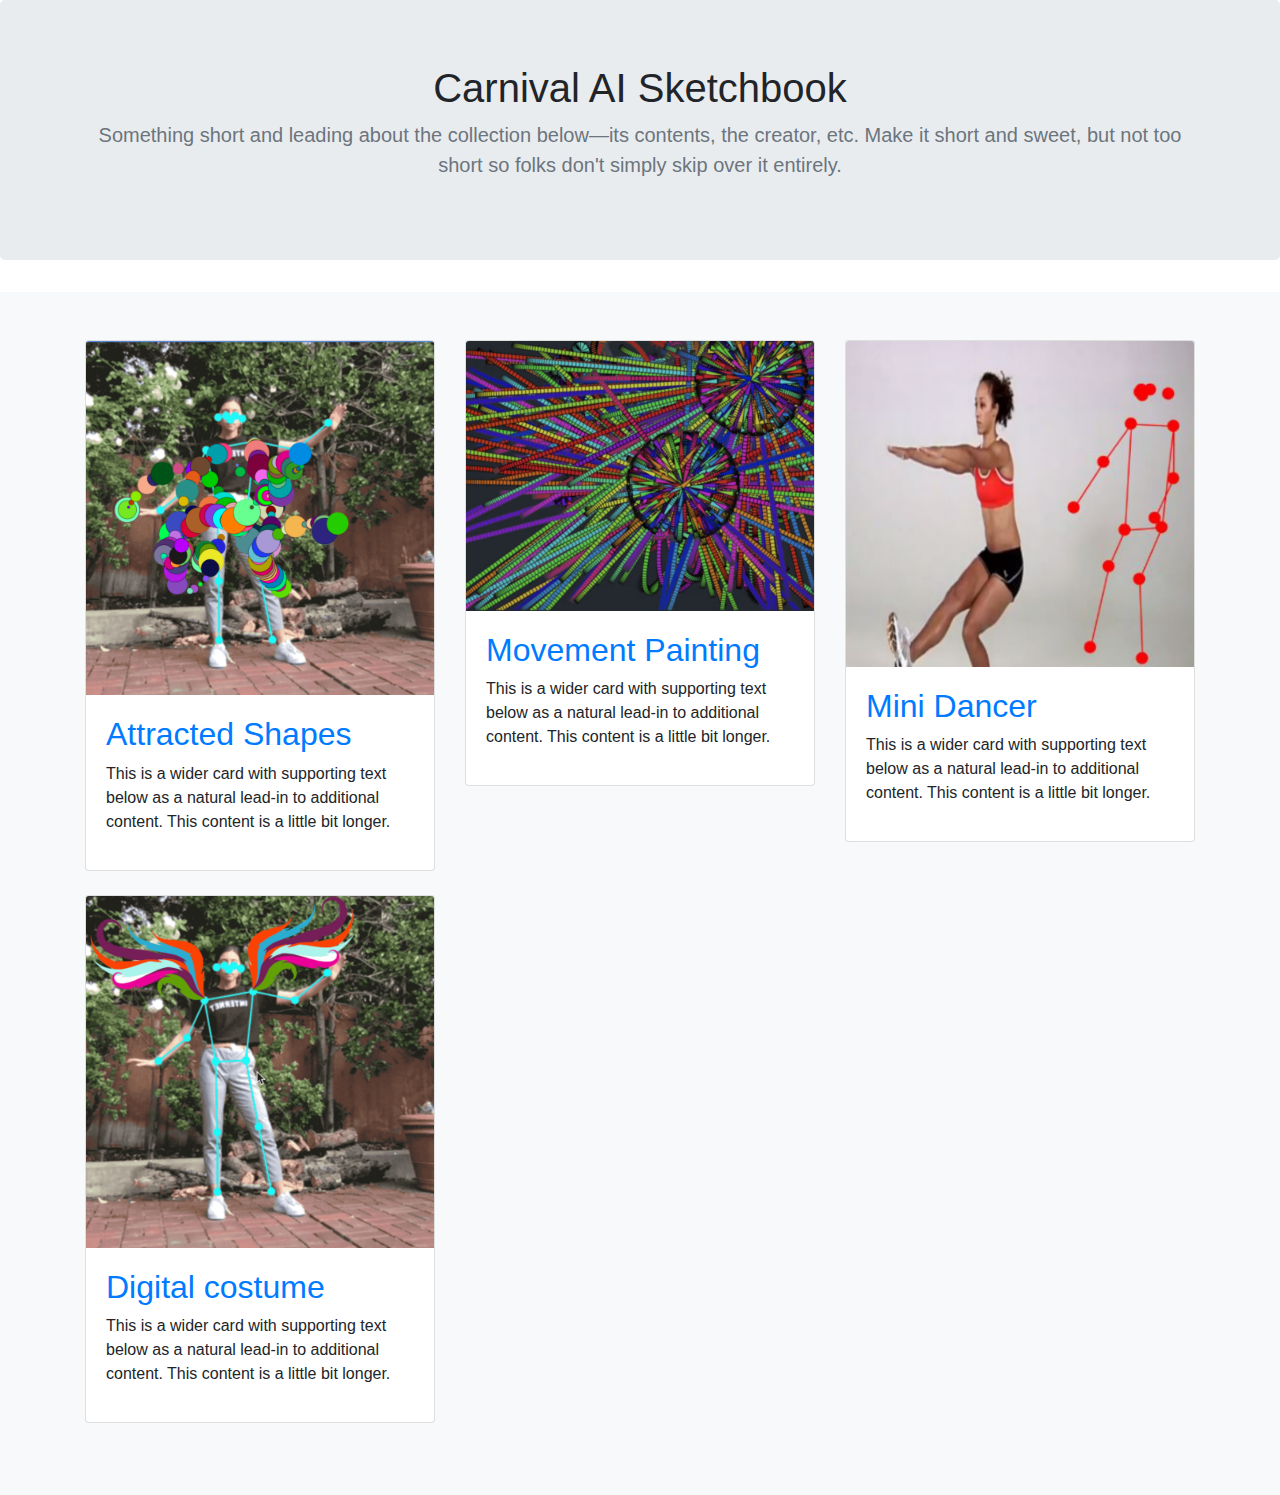
==== index.html @ deaebc64 "added GUI, made style changes, and added mini danceer" ====
<!DOCTYPE html>
<html>

<head>
  <meta charset="utf-8">
  <meta http-equiv="X-UA-Compatible" content="IE=edge">
  <title>Carnival AI Sketchbook</title>
  <meta name="description" content="">
  <meta name="viewport" content="width=device-width, initial-scale=1, shrink-to-fit=no">
  <link rel="stylesheet" href="https://maxcdn.bootstrapcdn.com/bootstrap/4.0.0/css/bootstrap.min.css"
    integrity="sha384-Gn5384xqQ1aoWXA+058RXPxPg6fy4IWvTNh0E263XmFcJlSAwiGgFAW/dAiS6JXm" crossorigin="anonymous">
  <link rel="stylesheet" href="main.css">
</head>

<body>
  <main role="main">

    <section class="jumbotron text-center">
      <div class="container">
        <h1 class="jumbotron-heading">Carnival AI Sketchbook</h1>
        <p class="lead text-muted">Something short and leading about the collection below—its contents, the creator,
          etc. Make it short and sweet, but not too short so folks don't simply skip over it entirely.</p>
        <p>
          <!-- <a href="#" class="btn btn-primary my-2">Main call to action</a>
              <a href="#" class="btn btn-secondary my-2">Secondary action</a> -->
        </p>
      </div>
    </section>

    <div class="album py-5 bg-light">
      <div class="container">

        <div class="row">

          <div class="col-md-4">
            <div class="card mb-4 box-shadow">
              <img class="card-img-top" src="/images/attractedShapes.png" alt="Card image cap">
              <div class="card-body">
                <a href="pages/attractedShapes.html">
                  <h2>
                    Attracted Shapes
                  </h2>
                </a>
                <p class="card-text">This is a wider card with supporting text below as a natural lead-in to additional
                  content. This content is a little bit longer.</p>
                <div class="d-flex justify-content-between align-items-center">
                  <div class="btn-group">
                    <!-- <button type="button" class="btn btn-sm btn-outline-secondary">View</button>
                        <button type="button" class="btn btn-sm btn-outline-secondary">Edit</button> -->
                  </div>
                </div>
              </div>
            </div>
          </div>
          <div class="col-md-4">
            <div class="card mb-4 box-shadow">
              <img class="card-img-top" src="/images/movementPainting.png" alt="Card image cap">
              <div class="card-body">
                <a href="pages/movementPainting.html">
                  <h2>
                    Movement Painting
                  </h2>
                </a>
                <p class="card-text">This is a wider card with supporting text below as a natural lead-in to additional
                  content. This content is a little bit longer.</p>
                <div class="d-flex justify-content-between align-items-center">
                  <div class="btn-group">
                    <!-- <button type="button" class="btn btn-sm btn-outline-secondary">View</button>
                        <button type="button" class="btn btn-sm btn-outline-secondary">Edit</button> -->
                  </div>
                </div>
              </div>
            </div>
          </div>
          <div class="col-md-4">
            <div class="card mb-4 box-shadow">
              <img class="card-img-top" src="images/miniDancer.png" alt="Card image cap">
              <div class="card-body">
                <a href="pages/digitalCostume.html">
                  <h2>
                    Mini Dancer
                  </h2>
                </a>
                <p class="card-text">This is a wider card with supporting text below as a natural lead-in to additional
                  content. This content is a little bit longer.</p>
                <div class="d-flex justify-content-between align-items-center">
                  <div class="btn-group">
                    <!-- <button type="button" class="btn btn-sm btn-outline-secondary">View</button>
                        <button type="button" class="btn btn-sm btn-outline-secondary">Edit</button> -->
                  </div>
                </div>
              </div>
            </div>
          </div>
          <div class="col-md-4">
            <div class="card mb-4 box-shadow">
              <img class="card-img-top" src="/images/digitalCostume.png" alt="Card image cap">
              <div class="card-body">
                <a href="#">
                  <h2>
                    Digital costume
                  </h2>
                </a>
                <p class="card-text">This is a wider card with supporting text below as a natural lead-in to additional
                  content. This content is a little bit longer.</p>
                <div class="d-flex justify-content-between align-items-center">
                  <div class="btn-group">
                    <!-- <button type="button" class="btn btn-sm btn-outline-secondary">View</button>
                        <button type="button" class="btn btn-sm btn-outline-secondary">Edit</button> -->
                  </div>
                </div>
              </div>
            </div>
          </div>
        </div>
      </div>
    </div>

  </main>

</body>

</html>
---- main.css ----
.B{
    border-color: red !important;
    border: 10px !important;
}
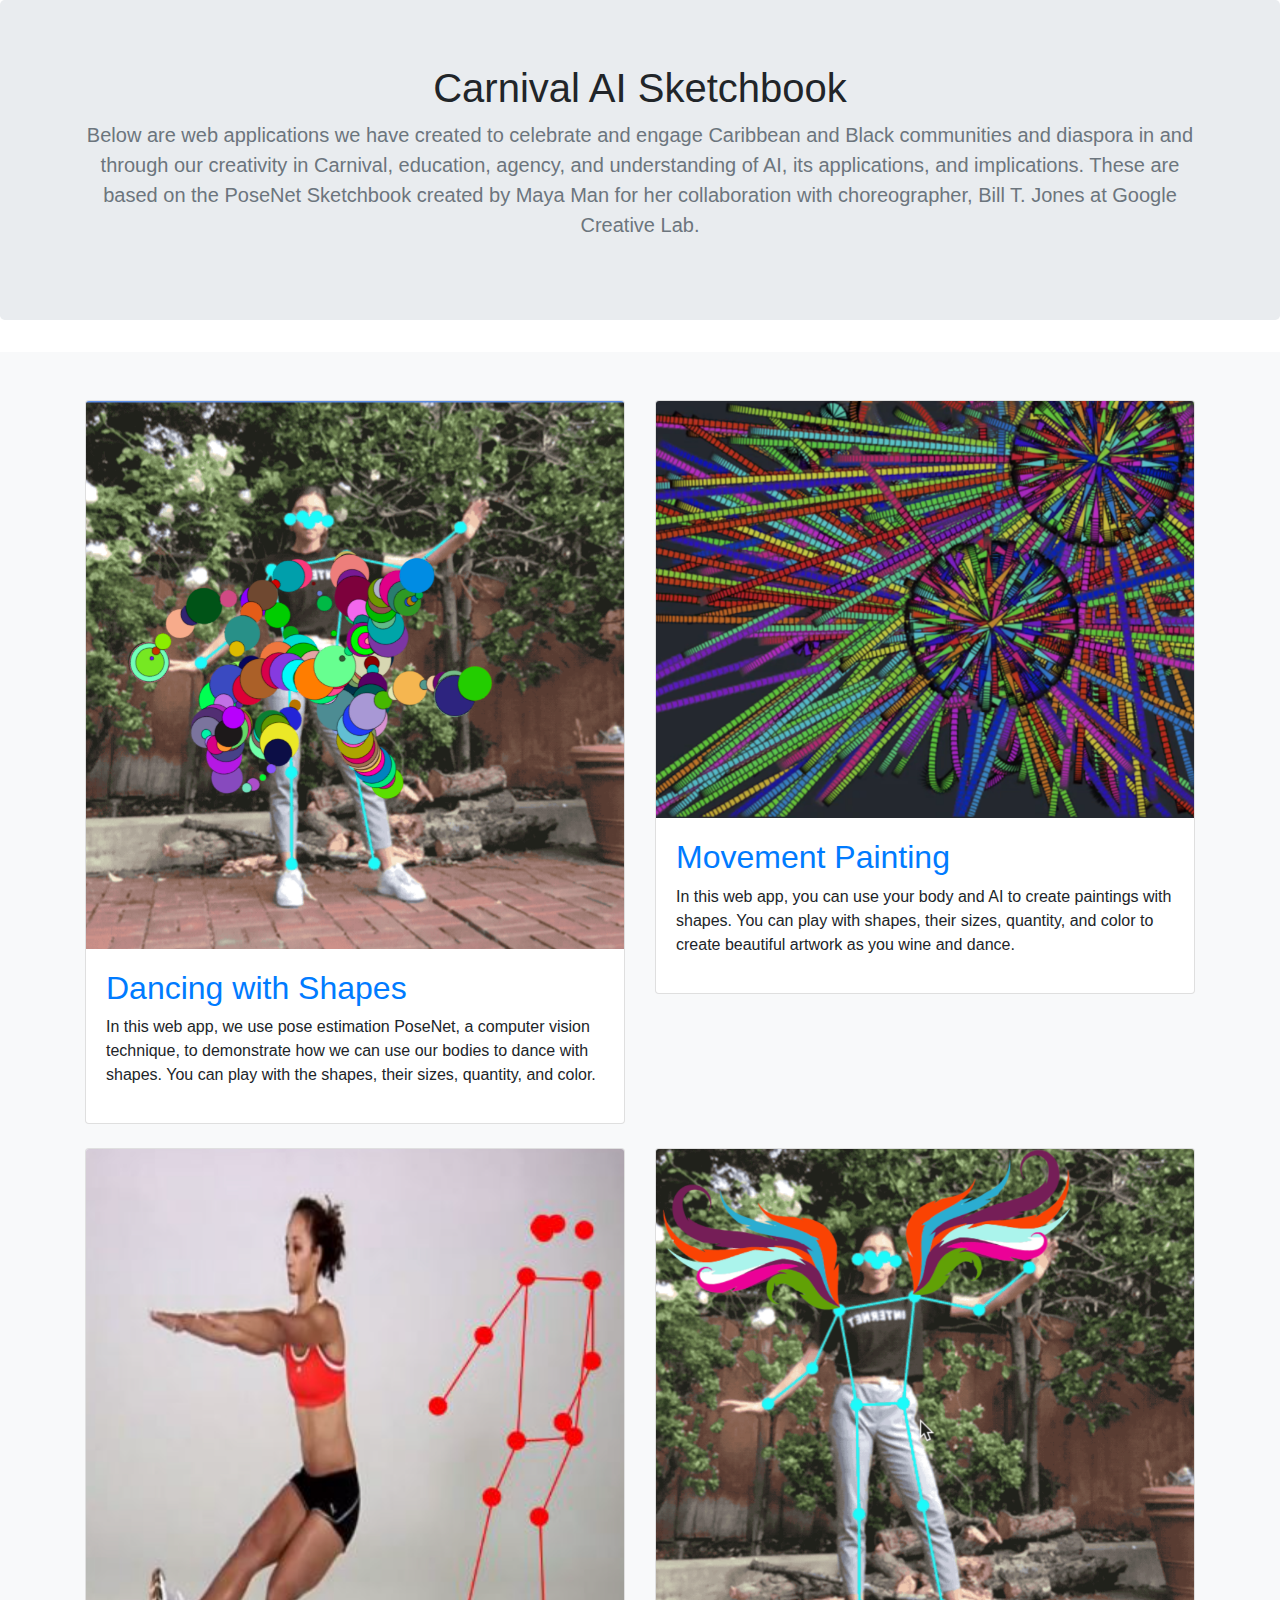
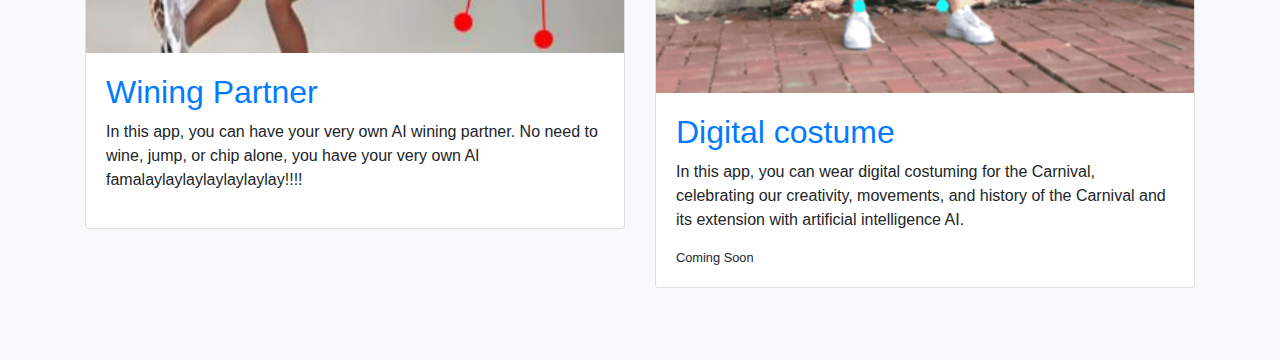
==== commit 967b1c27: "added info text" ====
--- a/index.html
+++ b/index.html
@@ -18,8 +18,8 @@
     <section class="jumbotron text-center">
       <div class="container">
         <h1 class="jumbotron-heading">Carnival AI Sketchbook</h1>
-        <p class="lead text-muted">Something short and leading about the collection below—its contents, the creator,
-          etc. Make it short and sweet, but not too short so folks don't simply skip over it entirely.</p>
+        <p class="lead text-muted">Below are web applications we have created to celebrate and engage Caribbean and Black communities and diaspora in and through our creativity in Carnival, education, agency, and understanding of AI, its applications, and implications. These are based on the PoseNet Sketchbook created by Maya Man for her collaboration with choreographer, Bill T. Jones at Google Creative Lab.
+        </p>
         <p>
           <!-- <a href="#" class="btn btn-primary my-2">Main call to action</a>
               <a href="#" class="btn btn-secondary my-2">Secondary action</a> -->
@@ -31,18 +31,18 @@
       <div class="container">
 
         <div class="row">
-
-          <div class="col-md-4">
+          <a href="pages/attractedShapes.html" target="_blank">
+          <div class="col-md-6">
             <div class="card mb-4 box-shadow">
               <img class="card-img-top" src="/images/attractedShapes.png" alt="Card image cap">
               <div class="card-body">
                 <a href="pages/attractedShapes.html">
                   <h2>
-                    Attracted Shapes
+                    Dancing with Shapes
                   </h2>
                 </a>
-                <p class="card-text">This is a wider card with supporting text below as a natural lead-in to additional
-                  content. This content is a little bit longer.</p>
+                <p class="card-text"> In this web app, we use pose estimation PoseNet, a computer vision technique, to demonstrate how we can use our bodies to dance with shapes. You can play with the shapes, their sizes, quantity, and color.
+                </p>
                 <div class="d-flex justify-content-between align-items-center">
                   <div class="btn-group">
                     <!-- <button type="button" class="btn btn-sm btn-outline-secondary">View</button>
@@ -52,7 +52,9 @@
               </div>
             </div>
           </div>
-          <div class="col-md-4">
+        </a>
+        <a href="pages/movementPainting.html" target="_blank">
+          <div class="col-md-6">
             <div class="card mb-4 box-shadow">
               <img class="card-img-top" src="/images/movementPainting.png" alt="Card image cap">
               <div class="card-body">
@@ -61,8 +63,30 @@
                     Movement Painting
                   </h2>
                 </a>
-                <p class="card-text">This is a wider card with supporting text below as a natural lead-in to additional
-                  content. This content is a little bit longer.</p>
+                <p class="card-text"> In this web app, you can use your body and AI to create paintings with shapes. You can play with shapes, their sizes, quantity, and color to create beautiful artwork as you wine and dance. 
+                </p>
+                <div class="d-flex justify-content-between align-items-center">
+                  <div class="btn-group">
+                    <!-- <button type="button" class="btn btn-sm btn-outline-secondary">View</button>
+                        <button type="button" class="btn btn-sm btn-outline-secondary">Edit</button> -->
+                  </div>
+                </div>
+              </div>
+            </div>
+          </div> 
+         </a>
+         <a href="pages/digitalCostume.html" target="_blank">
+          <div class="col-md-6">
+            <div class="card mb-4 box-shadow">
+              <img class="card-img-top" src="images/miniDancer.png" alt="Card image cap">
+              <div class="card-body">
+                <a href="pages/digitalCostume.html" target="_blank">
+                  <h2>
+                    Wining Partner
+                  </h2>
+                </a>
+                <p class="card-text"> In this app, you can have your very own AI wining partner. No need to wine, jump, or chip alone, you have your very own AI famalaylaylaylaylaylaylay!!!!
+                </p>
                 <div class="d-flex justify-content-between align-items-center">
                   <div class="btn-group">
                     <!-- <button type="button" class="btn btn-sm btn-outline-secondary">View</button>
@@ -72,39 +96,22 @@
               </div>
             </div>
           </div>
-          <div class="col-md-4">
-            <div class="card mb-4 box-shadow">
-              <img class="card-img-top" src="images/miniDancer.png" alt="Card image cap">
-              <div class="card-body">
-                <a href="pages/digitalCostume.html">
-                  <h2>
-                    Mini Dancer
-                  </h2>
-                </a>
-                <p class="card-text">This is a wider card with supporting text below as a natural lead-in to additional
-                  content. This content is a little bit longer.</p>
-                <div class="d-flex justify-content-between align-items-center">
-                  <div class="btn-group">
-                    <!-- <button type="button" class="btn btn-sm btn-outline-secondary">View</button>
-                        <button type="button" class="btn btn-sm btn-outline-secondary">Edit</button> -->
-                  </div>
-                </div>
-              </div>
-            </div>
-          </div>
-          <div class="col-md-4">
+        </a>
+          <div class="col-md-6">
             <div class="card mb-4 box-shadow">
               <img class="card-img-top" src="/images/digitalCostume.png" alt="Card image cap">
               <div class="card-body">
                 <a href="#">
                   <h2>
-                    Digital costume
+                    Digital costume 
                   </h2>
                 </a>
-                <p class="card-text">This is a wider card with supporting text below as a natural lead-in to additional
-                  content. This content is a little bit longer.</p>
+                <p class="card-text">In this app, you can wear digital costuming for the Carnival, celebrating our creativity, movements, and history of the Carnival and its extension with artificial intelligence AI. 
+                </p>
                 <div class="d-flex justify-content-between align-items-center">
                   <div class="btn-group">
+
+                    <small> Coming Soon </small>
                     <!-- <button type="button" class="btn btn-sm btn-outline-secondary">View</button>
                         <button type="button" class="btn btn-sm btn-outline-secondary">Edit</button> -->
                   </div>
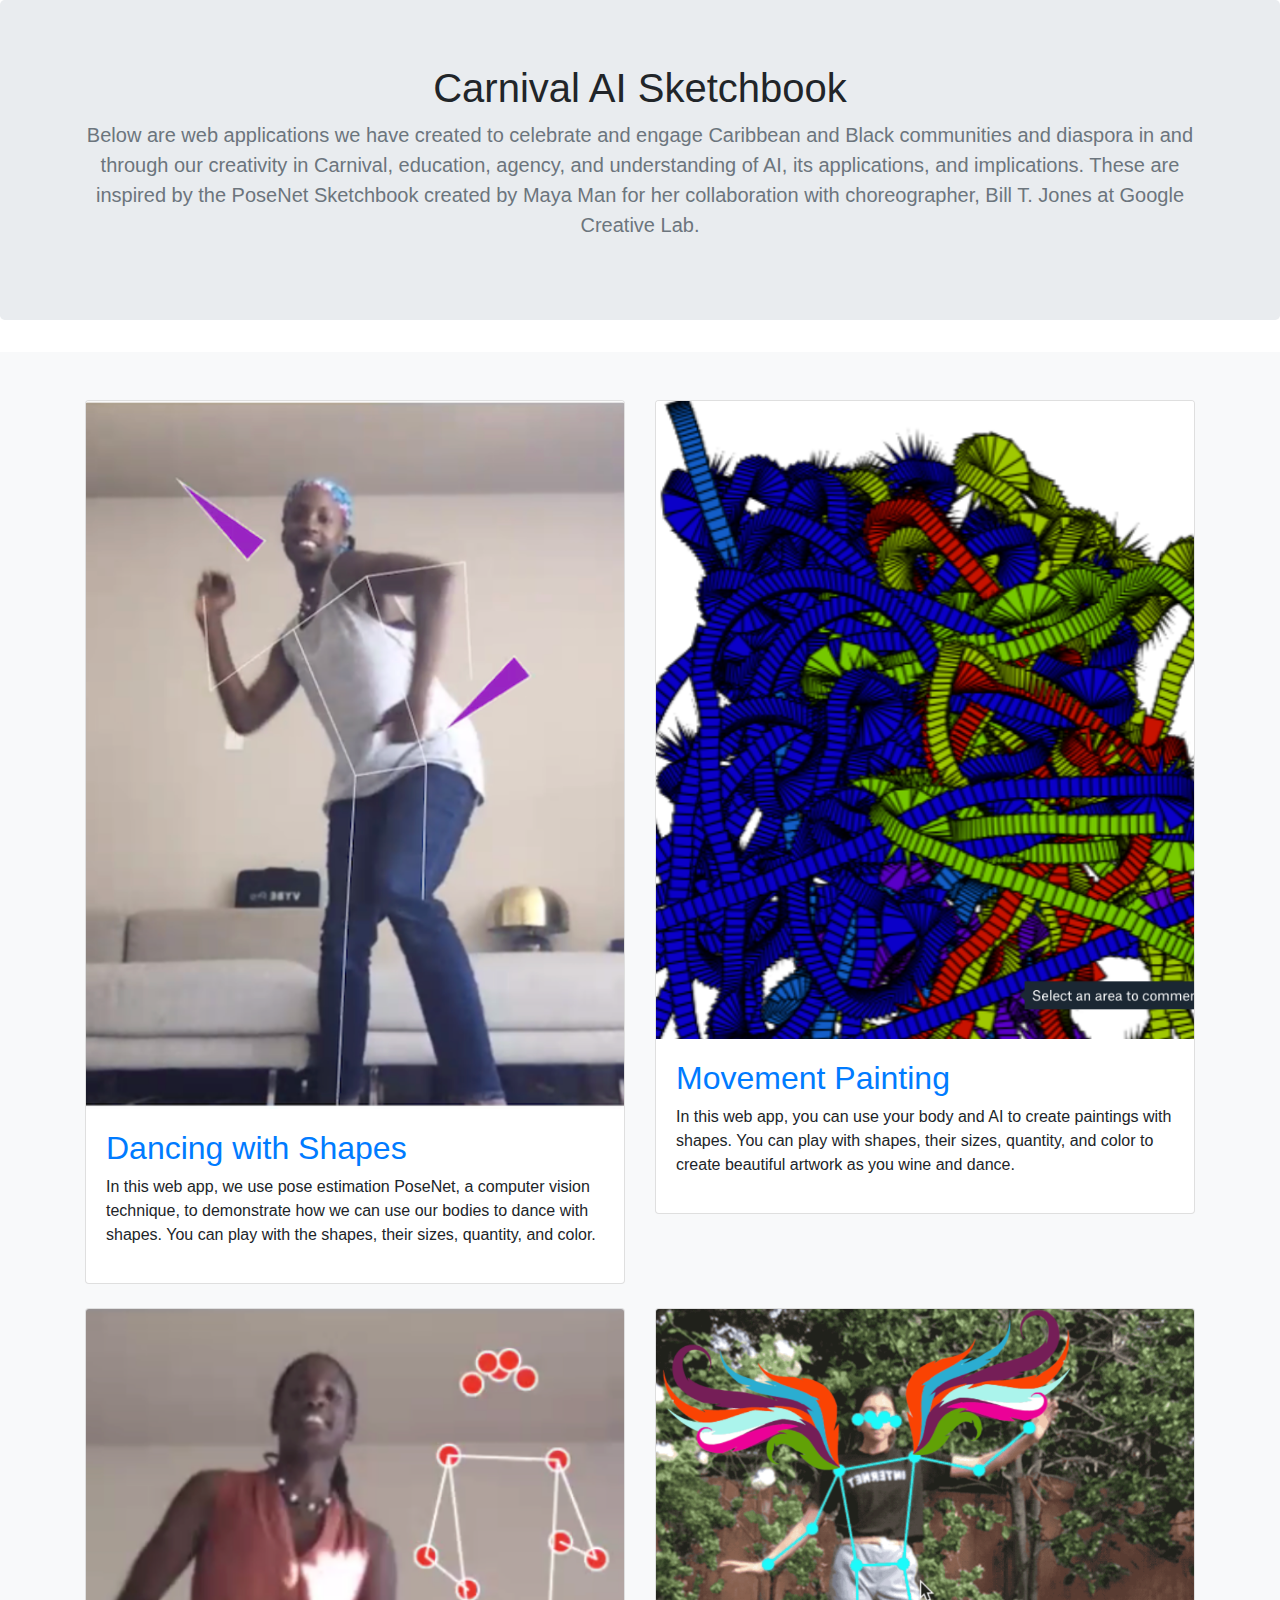
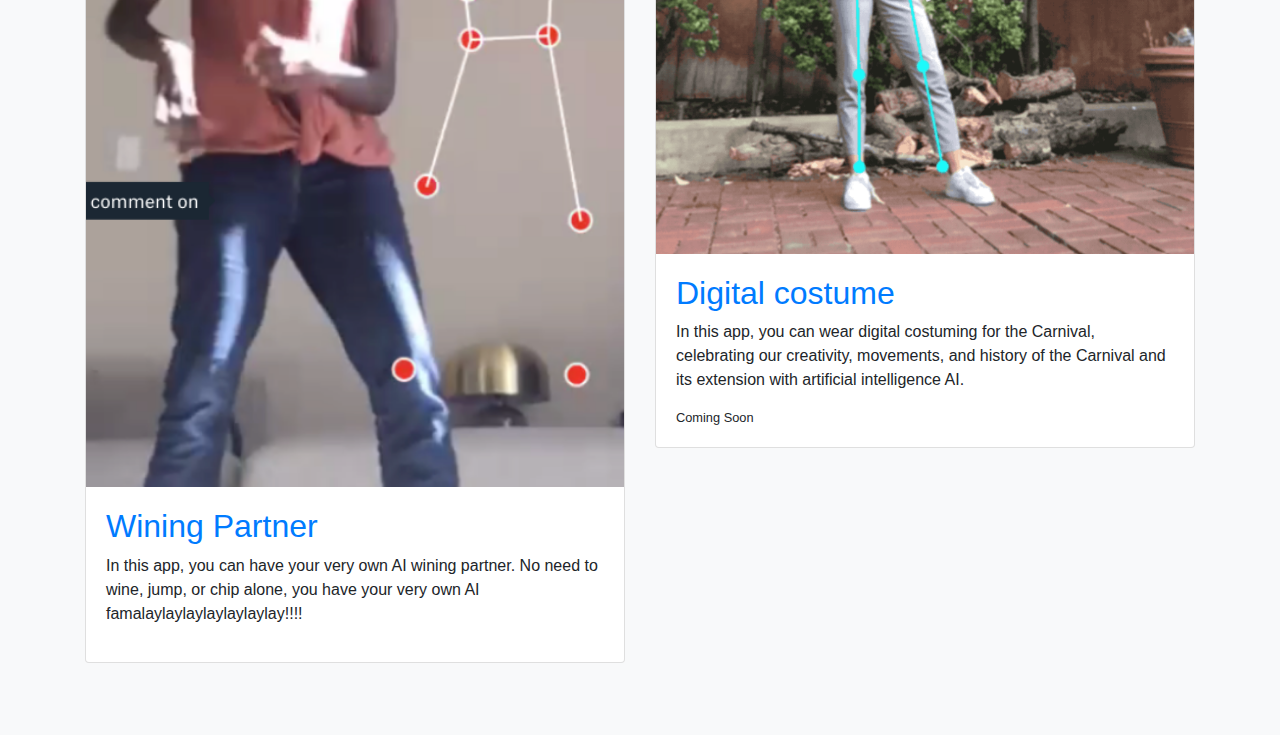
==== commit ac28c852: "fixed url and finished digital costume" ====
--- a/index.html
+++ b/index.html
@@ -18,7 +18,7 @@
     <section class="jumbotron text-center">
       <div class="container">
         <h1 class="jumbotron-heading">Carnival AI Sketchbook</h1>
-        <p class="lead text-muted">Below are web applications we have created to celebrate and engage Caribbean and Black communities and diaspora in and through our creativity in Carnival, education, agency, and understanding of AI, its applications, and implications. These are based on the PoseNet Sketchbook created by Maya Man for her collaboration with choreographer, Bill T. Jones at Google Creative Lab.
+        <p class="lead text-muted">Below are web applications we have created to celebrate and engage Caribbean and Black communities and diaspora in and through our creativity in Carnival, education, agency, and understanding of AI, its applications, and implications. These are inspired by the PoseNet Sketchbook created by Maya Man for her collaboration with choreographer, Bill T. Jones at Google Creative Lab.
         </p>
         <p>
           <!-- <a href="#" class="btn btn-primary my-2">Main call to action</a>
@@ -75,12 +75,12 @@
             </div>
           </div> 
          </a>
-         <a href="pages/digitalCostume.html" target="_blank">
+         <a href="pages/winingPartner.html" target="_blank">
           <div class="col-md-6">
             <div class="card mb-4 box-shadow">
               <img class="card-img-top" src="images/miniDancer.png" alt="Card image cap">
               <div class="card-body">
-                <a href="pages/digitalCostume.html" target="_blank">
+                <a href="pages/winingPartner.html" target="_blank">
                   <h2>
                     Wining Partner
                   </h2>
@@ -101,7 +101,7 @@
             <div class="card mb-4 box-shadow">
               <img class="card-img-top" src="/images/digitalCostume.png" alt="Card image cap">
               <div class="card-body">
-                <a href="#">
+                <a href="pages/digitalCostume.html">
                   <h2>
                     Digital costume 
                   </h2>
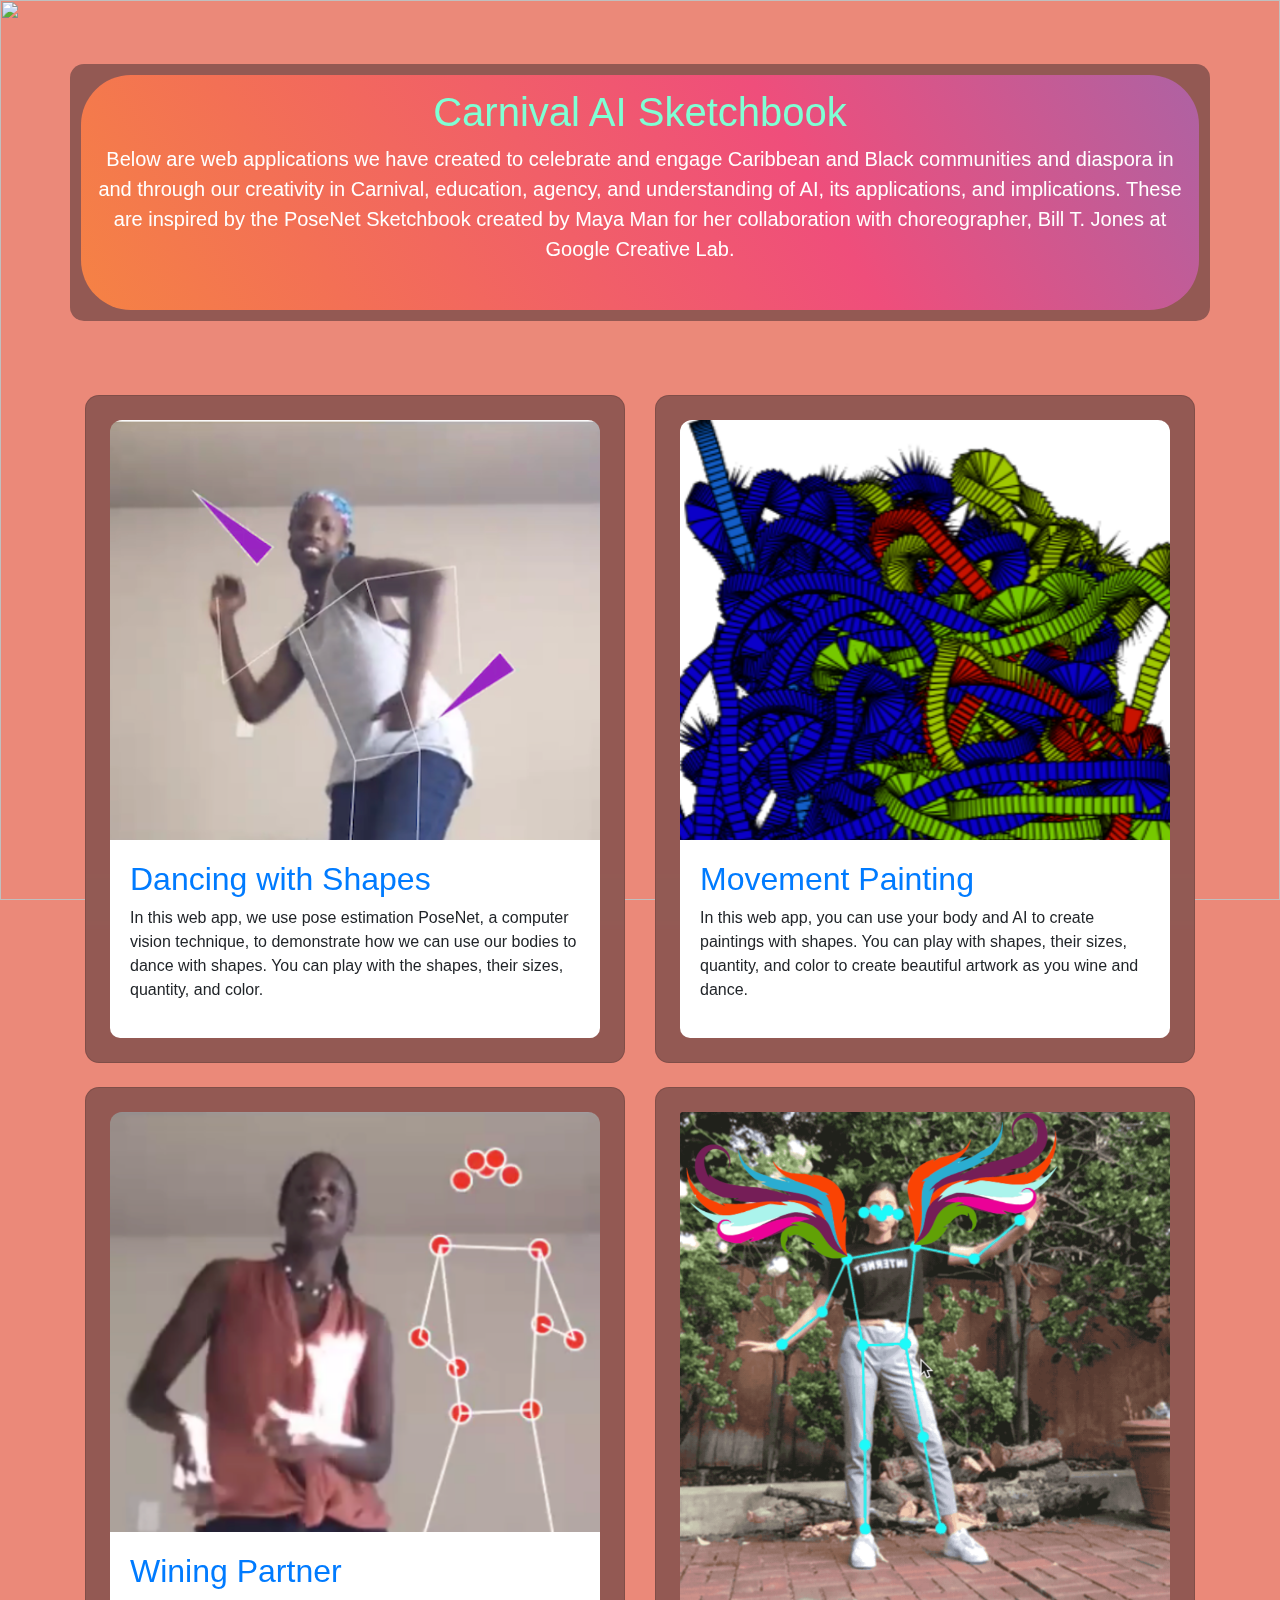
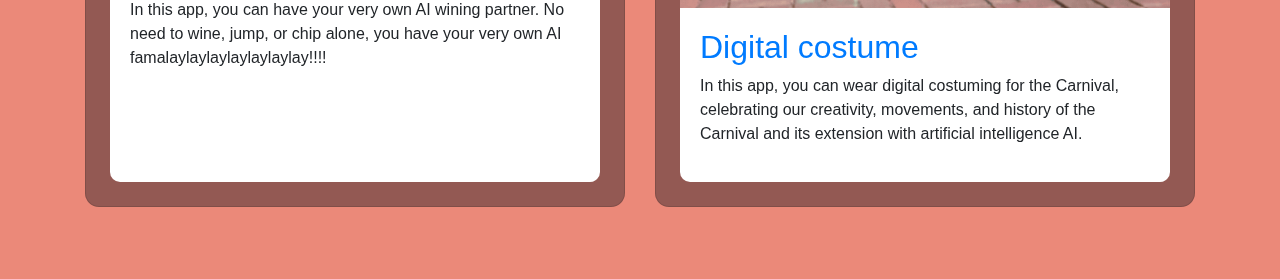
==== commit ee669e49: "added styles" ====
--- a/index.html
+++ b/index.html
@@ -10,15 +10,23 @@
   <link rel="stylesheet" href="https://maxcdn.bootstrapcdn.com/bootstrap/4.0.0/css/bootstrap.min.css"
     integrity="sha384-Gn5384xqQ1aoWXA+058RXPxPg6fy4IWvTNh0E263XmFcJlSAwiGgFAW/dAiS6JXm" crossorigin="anonymous">
   <link rel="stylesheet" href="main.css">
+  <link rel="stylesheet" href="index.css">
 </head>
 
 <body>
+  <img class="bgBack"
+    src="https://media4.giphy.com/media/WUiFJwxw1GKgtU0XVu/giphy.gif?cid=ecf05e471ajgkiny4clqmj217oq3zbpz94tyogkntynw048s&rid=giphy.gif&ct=g"
+    alt="">
+
   <main role="main">
 
     <section class="jumbotron text-center">
-      <div class="container">
+      <div class="container app colorBorder">
         <h1 class="jumbotron-heading">Carnival AI Sketchbook</h1>
-        <p class="lead text-muted">Below are web applications we have created to celebrate and engage Caribbean and Black communities and diaspora in and through our creativity in Carnival, education, agency, and understanding of AI, its applications, and implications. These are inspired by the PoseNet Sketchbook created by Maya Man for her collaboration with choreographer, Bill T. Jones at Google Creative Lab.
+        <p class="lead text-muted">Below are web applications we have created to celebrate and engage Caribbean and
+          Black communities and diaspora in and through our creativity in Carnival, education, agency, and understanding
+          of AI, its applications, and implications. These are inspired by the PoseNet Sketchbook created by Maya Man
+          for her collaboration with choreographer, Bill T. Jones at Google Creative Lab.
         </p>
         <p>
           <!-- <a href="#" class="btn btn-primary my-2">Main call to action</a>
@@ -26,92 +34,94 @@
         </p>
       </div>
     </section>
-
-    <div class="album py-5 bg-light">
+    <div class="album  py-5">
       <div class="container">
-
         <div class="row">
           <a href="pages/attractedShapes.html" target="_blank">
-          <div class="col-md-6">
-            <div class="card mb-4 box-shadow">
-              <img class="card-img-top" src="/images/attractedShapes.png" alt="Card image cap">
-              <div class="card-body">
-                <a href="pages/attractedShapes.html">
-                  <h2>
-                    Dancing with Shapes
-                  </h2>
-                </a>
-                <p class="card-text"> In this web app, we use pose estimation PoseNet, a computer vision technique, to demonstrate how we can use our bodies to dance with shapes. You can play with the shapes, their sizes, quantity, and color.
-                </p>
-                <div class="d-flex justify-content-between align-items-center">
-                  <div class="btn-group">
-                    <!-- <button type="button" class="btn btn-sm btn-outline-secondary">View</button>
+            <div class="col-md-6">
+              <div class="card mb-4 box-shadow app">
+                <img class="card-img-top" src="/images/attractedShapes.png" alt="Card image cap">
+                <div class="card-body">
+                  <a href="pages/attractedShapes.html">
+                    <h2>
+                      Dancing with Shapes
+                    </h2>
+                  </a>
+                  <p class="card-text"> In this web app, we use pose estimation PoseNet, a computer vision technique, to
+                    demonstrate how we can use our bodies to dance with shapes. You can play with the shapes, their
+                    sizes, quantity, and color.
+                  </p>
+                  <div class="d-flex justify-content-between align-items-center">
+                    <div class="btn-group">
+                      <!-- <button type="button" class="btn btn-sm btn-outline-secondary">View</button>
                         <button type="button" class="btn btn-sm btn-outline-secondary">Edit</button> -->
+                    </div>
                   </div>
                 </div>
               </div>
             </div>
-          </div>
-        </a>
-        <a href="pages/movementPainting.html" target="_blank">
-          <div class="col-md-6">
-            <div class="card mb-4 box-shadow">
-              <img class="card-img-top" src="/images/movementPainting.png" alt="Card image cap">
-              <div class="card-body">
-                <a href="pages/movementPainting.html">
-                  <h2>
-                    Movement Painting
-                  </h2>
-                </a>
-                <p class="card-text"> In this web app, you can use your body and AI to create paintings with shapes. You can play with shapes, their sizes, quantity, and color to create beautiful artwork as you wine and dance. 
-                </p>
-                <div class="d-flex justify-content-between align-items-center">
-                  <div class="btn-group">
-                    <!-- <button type="button" class="btn btn-sm btn-outline-secondary">View</button>
+          </a>
+          <a href="pages/movementPainting.html" target="_blank">
+            <div class="col-md-6">
+              <div class="card mb-4 box-shadow app">
+                <img class="card-img-top" src="/images/movementPainting.png" alt="Card image cap">
+                <div class="card-body">
+                  <a href="pages/movementPainting.html">
+                    <h2>
+                      Movement Painting
+                    </h2>
+                  </a>
+                  <p class="card-text"> In this web app, you can use your body and AI to create paintings with shapes.
+                    You can play with shapes, their sizes, quantity, and color to create beautiful artwork as you wine
+                    and dance.
+                  </p>
+                  <div class="d-flex justify-content-between align-items-center">
+                    <div class="btn-group">
+                      <!-- <button type="button" class="btn btn-sm btn-outline-secondary">View</button>
                         <button type="button" class="btn btn-sm btn-outline-secondary">Edit</button> -->
+                    </div>
                   </div>
                 </div>
               </div>
             </div>
-          </div> 
-         </a>
-         <a href="pages/winingPartner.html" target="_blank">
-          <div class="col-md-6">
-            <div class="card mb-4 box-shadow">
-              <img class="card-img-top" src="images/miniDancer.png" alt="Card image cap">
-              <div class="card-body">
-                <a href="pages/winingPartner.html" target="_blank">
-                  <h2>
-                    Wining Partner
-                  </h2>
-                </a>
-                <p class="card-text"> In this app, you can have your very own AI wining partner. No need to wine, jump, or chip alone, you have your very own AI famalaylaylaylaylaylaylay!!!!
-                </p>
-                <div class="d-flex justify-content-between align-items-center">
-                  <div class="btn-group">
-                    <!-- <button type="button" class="btn btn-sm btn-outline-secondary">View</button>
+          </a>
+          <a href="pages/winingPartner.html" target="_blank">
+            <div class="col-md-6">
+              <div class="card mb-4 box-shadow app">
+                <img class="card-img-top" src="images/miniDancer.png" alt="Card image cap">
+                <div class="card-body">
+                  <a href="pages/winingPartner.html" target="_blank">
+                    <h2>
+                      Wining Partner
+                    </h2>
+                  </a>
+                  <p class="card-text"> In this app, you can have your very own AI wining partner. No need to wine,
+                    jump, or chip alone, you have your very own AI famalaylaylaylaylaylaylay!!!!
+                  </p>
+                  <div class="d-flex justify-content-between align-items-center">
+                    <div class="btn-group">
+                      <!-- <button type="button" class="btn btn-sm btn-outline-secondary">View</button>
                         <button type="button" class="btn btn-sm btn-outline-secondary">Edit</button> -->
+                    </div>
                   </div>
                 </div>
               </div>
             </div>
-          </div>
-        </a>
+          </a>
           <div class="col-md-6">
-            <div class="card mb-4 box-shadow">
+            <div class="card mb-4 box-shadow app">
               <img class="card-img-top" src="/images/digitalCostume.png" alt="Card image cap">
               <div class="card-body">
                 <a href="pages/digitalCostume.html">
                   <h2>
-                    Digital costume 
+                    Digital costume
                   </h2>
                 </a>
-                <p class="card-text">In this app, you can wear digital costuming for the Carnival, celebrating our creativity, movements, and history of the Carnival and its extension with artificial intelligence AI. 
+                <p class="card-text">In this app, you can wear digital costuming for the Carnival, celebrating our
+                  creativity, movements, and history of the Carnival and its extension with artificial intelligence AI.
                 </p>
                 <div class="d-flex justify-content-between align-items-center">
                   <div class="btn-group">
-
-                    <small> Coming Soon </small>
                     <!-- <button type="button" class="btn btn-sm btn-outline-secondary">View</button>
                         <button type="button" class="btn btn-sm btn-outline-secondary">Edit</button> -->
                   </div>
--- a/main.css
+++ b/main.css
@@ -0,0 +1,13 @@
+img.bgBack {
+    width: 100vw;
+    height: 100vh;
+    position: fixed;
+    z-index: -1;
+}
+
+p {
+    margin-top: 0;
+    font-size: 1rem;
+    font-weight: 300;
+    margin-bottom: 1rem;
+}--- a/index.css
+++ b/index.css
@@ -0,0 +1,142 @@
+:root {
+  --theme-bg-color: rgba(16 18 27 / 40%);
+  --border-color: rgba(113 119 144 / 25%);
+  --theme-color: #f9fafb;
+  --inactive-color: rgb(113 119 144 / 78%);
+  --body-font: "Poppins", sans-serif;
+  --hover-menu-bg: rgba(12 15 25 / 30%);
+  --content-title-color: #999ba5;
+  --content-bg: rgb(146 151 179 / 13%);
+  --button-inactive: rgb(249 250 251 / 55%);
+  --dropdown-bg: #21242d;
+  --dropdown-hover: rgb(42 46 60);
+  --popup-bg: rgb(22 25 37);
+  --search-bg: #14162b;
+  --overlay-bg: rgba(36, 39, 59, 0.3);
+  --scrollbar-bg: rgb(1 2 3 / 40%);
+}
+
+.colorBorder {
+  --borderWidth: -11px;
+  background: rgb(144 63 81);
+  position: relative;
+  border-radius: 50px;
+  /* display: flex; */
+  padding: 2%; /* margin: 0px; */
+  /* padding: 0px !important; */
+}
+.colorBorder::after {
+  content: "";
+  position: absolute;
+  top: calc(-1 * var(--borderWidth));
+  left: calc(-1 * var(--borderWidth));
+  height: calc(100% + var(--borderWidth) * 2);
+  width: calc(100% + var(--borderWidth) * 2);
+  background: linear-gradient(
+      60deg,
+      rgb(247, 149, 51),
+      rgb(243, 112, 85),
+      rgb(239, 78, 123),
+      rgb(161, 102, 171),
+      rgb(80, 115, 184),
+      rgb(16, 152, 173),
+      rgb(7, 179, 155),
+      rgb(111, 186, 130)
+    )
+    0% 0% / 300% 300%;
+  border-radius: 50px;
+  z-index: -1;
+  animation: 20s ease 0s infinite alternate none running animatedgradient;
+}
+@-webkit-keyframes animatedgradient {
+  0% {
+    background-position: 0% 50%;
+  }
+  50% {
+    background-position: 100% 50%;
+  }
+  100% {
+    background-position: 0% 50%;
+  }
+}
+@keyframes animatedgradient {
+  0% {
+    background-position: 0% 50%;
+  }
+  50% {
+    background-position: 100% 50%;
+  }
+  100% {
+    background-position: 0% 50%;
+  }
+}
+
+.app {
+  background-color: var(--theme-bg-color);
+  /* max-width: 1250px; */
+  /* max-height: 867px; */
+  display: flex;
+  flex-direction: column;
+  overflow: hidden;
+  border-radius: 14px;
+  backdrop-filter: blur(20px);
+  -webkit-backdrop-filter: blur(20px);
+  font-size: 15px;
+  font-weight: 500;
+}
+.app2 {
+  background-color: var(--theme-bg-color);
+  display: flex;
+  flex-direction: column;
+  overflow: hidden;
+  border-radius: 14px;
+  backdrop-filter: blur(20px);
+  -webkit-backdrop-filter: blur(20px);
+  padding: 19px;
+  justify-content: center;
+  align-items: center;
+  align-content: center;
+}
+
+h1.jumbotron-heading {
+  color: aquamarine;
+}
+p.lead.text-muted {
+  color: white !important;
+}
+
+section.jumbotron.text-center {
+  background: transparent;
+  /* backdrop-filter: blur(20px); */
+  margin-bottom: 10px;
+}
+.col-md-6 {
+  display: flex;
+  justify-content: center;
+  align-content: center;
+  /* align-items: center; */
+  /* flex-direction: column; */
+}
+.card.mb-4.box-shadow.app {
+  padding: 1.5rem; /* border-radius: 30px; */ /* overflow: hidden; */ /* border: 3px solid; */
+}
+
+.card-body {
+  background: white;
+  border-bottom-left-radius: 10px;
+  border-bottom-right-radius: 10px;
+  overflow: hidden;
+}
+.album.py-5 {
+  padding-top: 0px !important;
+}
+
+.card.mb-4.box-shadow a {
+  border-top-left-radius: 12px;
+  overflow: hidden;
+  border-top-right-radius: 12px;
+  height: 420px;
+}
+body {
+  background: #eb8979;
+}
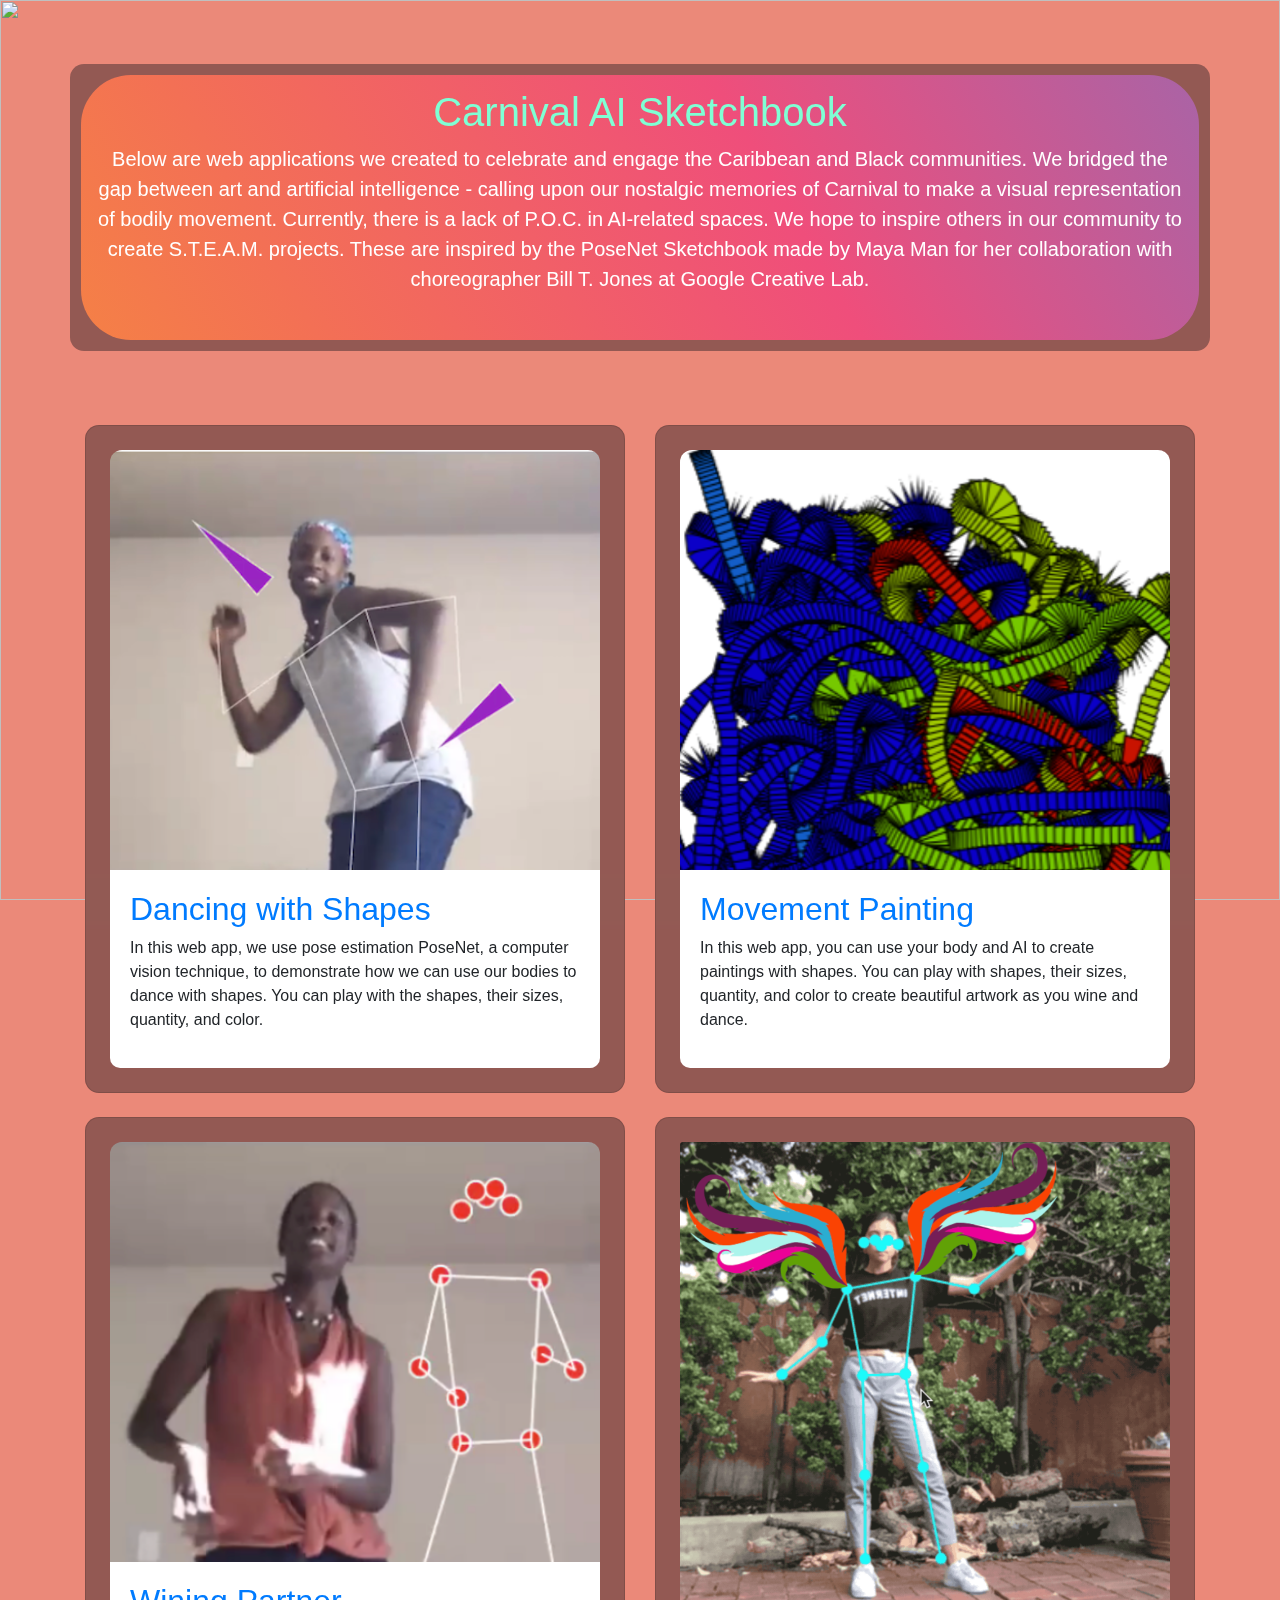
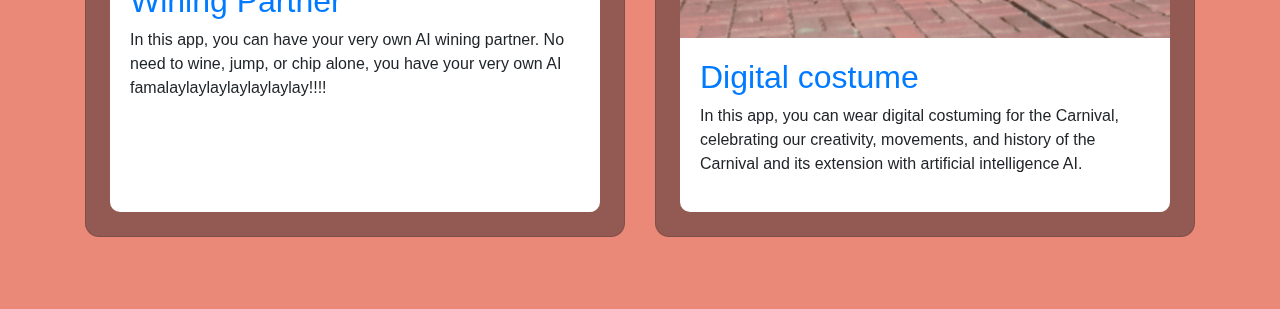
==== commit 7a7d0295: "re write statment" ====
--- a/index.html
+++ b/index.html
@@ -23,10 +23,12 @@
     <section class="jumbotron text-center">
       <div class="container app colorBorder">
         <h1 class="jumbotron-heading">Carnival AI Sketchbook</h1>
-        <p class="lead text-muted">Below are web applications we have created to celebrate and engage Caribbean and
-          Black communities and diaspora in and through our creativity in Carnival, education, agency, and understanding
-          of AI, its applications, and implications. These are inspired by the PoseNet Sketchbook created by Maya Man
-          for her collaboration with choreographer, Bill T. Jones at Google Creative Lab.
+        <p class="lead text-muted">Below are web applications we created to celebrate and engage the Caribbean and Black
+          communities. We bridged the gap between art and artificial intelligence - calling upon our nostalgic memories of
+          Carnival to make a visual representation of bodily movement. Currently, there is a lack of P.O.C. in
+          AI-related spaces. We hope to inspire others in our community to create S.T.E.A.M. projects. These are
+          inspired by the PoseNet Sketchbook made by Maya Man for her collaboration with choreographer Bill T. Jones at
+          Google Creative Lab.
         </p>
         <p>
           <!-- <a href="#" class="btn btn-primary my-2">Main call to action</a>
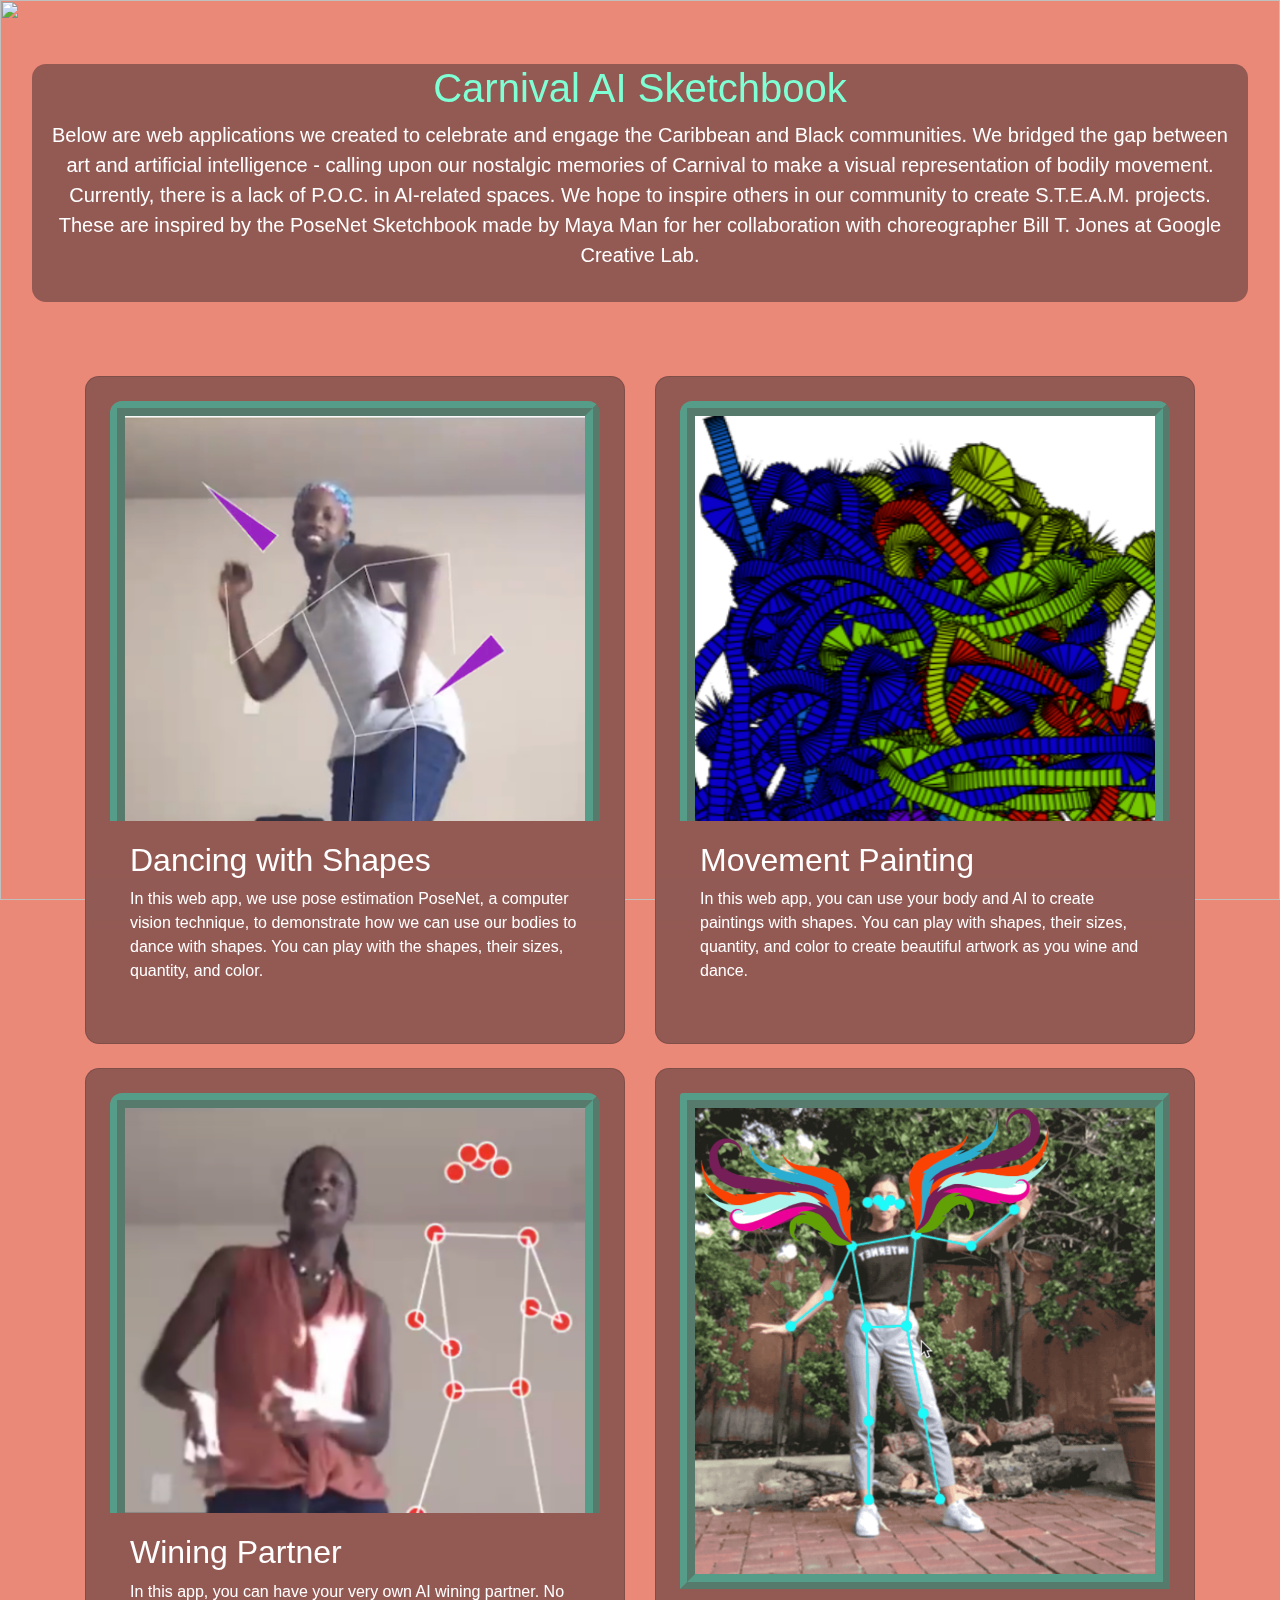
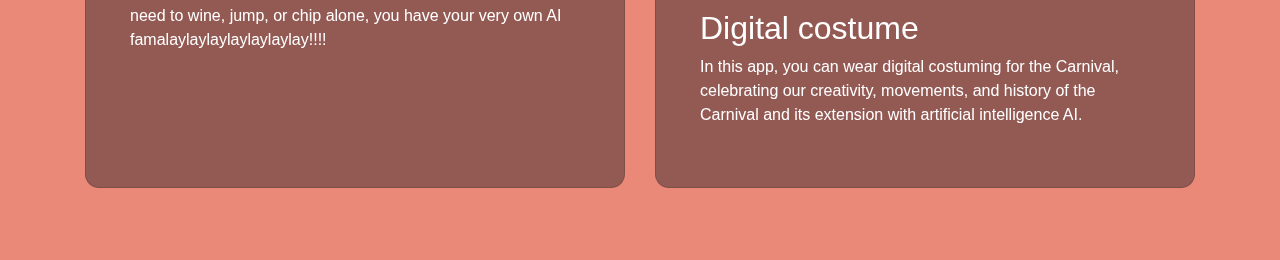
==== commit 206f422c: "added save and clear ft" ====
--- a/index.html
+++ b/index.html
@@ -9,8 +9,8 @@
   <meta name="viewport" content="width=device-width, initial-scale=1, shrink-to-fit=no">
   <link rel="stylesheet" href="https://maxcdn.bootstrapcdn.com/bootstrap/4.0.0/css/bootstrap.min.css"
     integrity="sha384-Gn5384xqQ1aoWXA+058RXPxPg6fy4IWvTNh0E263XmFcJlSAwiGgFAW/dAiS6JXm" crossorigin="anonymous">
-  <link rel="stylesheet" href="main.css">
-  <link rel="stylesheet" href="index.css">
+  <link rel="stylesheet" href="/css/main.css">
+  <link rel="stylesheet" href="/css/index.css">
 </head>
 
 <body>
@@ -21,7 +21,7 @@
   <main role="main">
 
     <section class="jumbotron text-center">
-      <div class="container app colorBorder">
+      <div class="container app ">
         <h1 class="jumbotron-heading">Carnival AI Sketchbook</h1>
         <p class="lead text-muted">Below are web applications we created to celebrate and engage the Caribbean and Black
           communities. We bridged the gap between art and artificial intelligence - calling upon our nostalgic memories of
--- a/css/main.css
+++ b/css/main.css
@@ -0,0 +1,13 @@
+img.bgBack {
+    width: 100vw;
+    height: 100vh;
+    position: fixed;
+    z-index: -1;
+}
+
+p {
+    margin-top: 0;
+    font-size: 1rem;
+    font-weight: 300;
+    margin-bottom: 1rem;
+}--- a/css/index.css
+++ b/css/index.css
@@ -0,0 +1,149 @@
+:root {
+  --theme-bg-color: rgba(16 18 27 / 40%);
+  --border-color: rgba(113 119 144 / 25%);
+  --theme-color: #f9fafb;
+  --inactive-color: rgb(113 119 144 / 78%);
+  --body-font: "Poppins", sans-serif;
+  --hover-menu-bg: rgba(12 15 25 / 30%);
+  --content-title-color: #999ba5;
+  --content-bg: rgb(146 151 179 / 13%);
+  --button-inactive: rgb(249 250 251 / 55%);
+  --dropdown-bg: #21242d;
+  --dropdown-hover: rgb(42 46 60);
+  --popup-bg: rgb(22 25 37);
+  --search-bg: #14162b;
+  --overlay-bg: rgba(36, 39, 59, 0.3);
+  --scrollbar-bg: rgb(1 2 3 / 40%);
+}
+
+.colorBorder {
+  --borderWidth: -11px;
+  background: rgb(144 63 81);
+  position: relative;
+  border-radius: 50px;
+  /* display: flex; */
+  padding: 2%; /* margin: 0px; */
+  /* padding: 0px !important; */
+}
+img.card-img-top{
+  border: 4mm ridge rgba(0, 255, 213, 0.411);
+}
+.colorBorder::after {
+  content: "";
+  position: absolute;
+  top: calc(-1 * var(--borderWidth));
+  left: calc(-1 * var(--borderWidth));
+  height: calc(100% + var(--borderWidth) * 2);
+  width: calc(100% + var(--borderWidth) * 2);
+  background: linear-gradient(
+      60deg,
+      rgb(247, 149, 51),
+      rgb(243, 112, 85),
+      rgb(239, 78, 123),
+      rgb(161, 102, 171),
+      rgb(80, 115, 184),
+      rgb(16, 152, 173),
+      rgb(7, 179, 155),
+      rgb(111, 186, 130)
+    )
+    0% 0% / 300% 300%;
+  border-radius: 50px;
+  z-index: -1;
+  animation: 20s ease 0s infinite alternate none running animatedgradient;
+}
+@-webkit-keyframes animatedgradient {
+  0% {
+    background-position: 0% 50%;
+  }
+  50% {
+    background-position: 100% 50%;
+  }
+  100% {
+    background-position: 0% 50%;
+  }
+}
+@keyframes animatedgradient {
+  0% {
+    background-position: 0% 50%;
+  }
+  50% {
+    background-position: 100% 50%;
+  }
+  100% {
+    background-position: 0% 50%;
+  }
+}
+
+.app {
+  background-color: var(--theme-bg-color);
+  max-width: 100%;
+  /* max-height: 867px; */
+  display: flex;
+  flex-direction: column;
+  overflow: hidden;
+  border-radius: 14px;
+  backdrop-filter: blur(20px);
+  -webkit-backdrop-filter: blur(20px);
+  font-size: 15px;
+  font-weight: 500;
+}
+.app2 {
+  background-color: var(--theme-bg-color);
+  display: flex;
+  flex-direction: column;
+  overflow: hidden;
+  border-radius: 14px;
+  backdrop-filter: blur(20px);
+  -webkit-backdrop-filter: blur(20px);
+  padding: 19px;
+  justify-content: center;
+  align-items: center;
+  align-content: center;
+}
+
+h1.jumbotron-heading {
+  color: aquamarine;
+}
+p.lead.text-muted {
+  color: white !important;
+}
+
+section.jumbotron.text-center {
+  background: transparent;
+  /* backdrop-filter: blur(20px); */
+  margin-bottom: 10px;
+}
+.col-md-6 {
+  display: flex;
+  justify-content: center;
+  align-content: center;
+  /* align-items: center; */
+  /* flex-direction: column; */
+}
+.card.mb-4.box-shadow.app {
+  padding: 1.5rem; /* border-radius: 30px; */ /* overflow: hidden; */ /* border: 3px solid; */
+}
+
+.card-body {
+  color: white;
+  border-bottom-left-radius: 10px;
+  border-bottom-right-radius: 10px;
+  overflow: hidden;
+}
+.album.py-5 {
+  padding-top: 0px !important;
+}
+
+.card.mb-4.box-shadow a {
+  border-top-left-radius: 12px;
+  overflow: hidden;
+  border-top-right-radius: 12px;
+  height: 420px;
+  color: white
+}
+body {
+  background: #eb8979;
+}
+/* .container{
+  max-width: 90%;
+} */